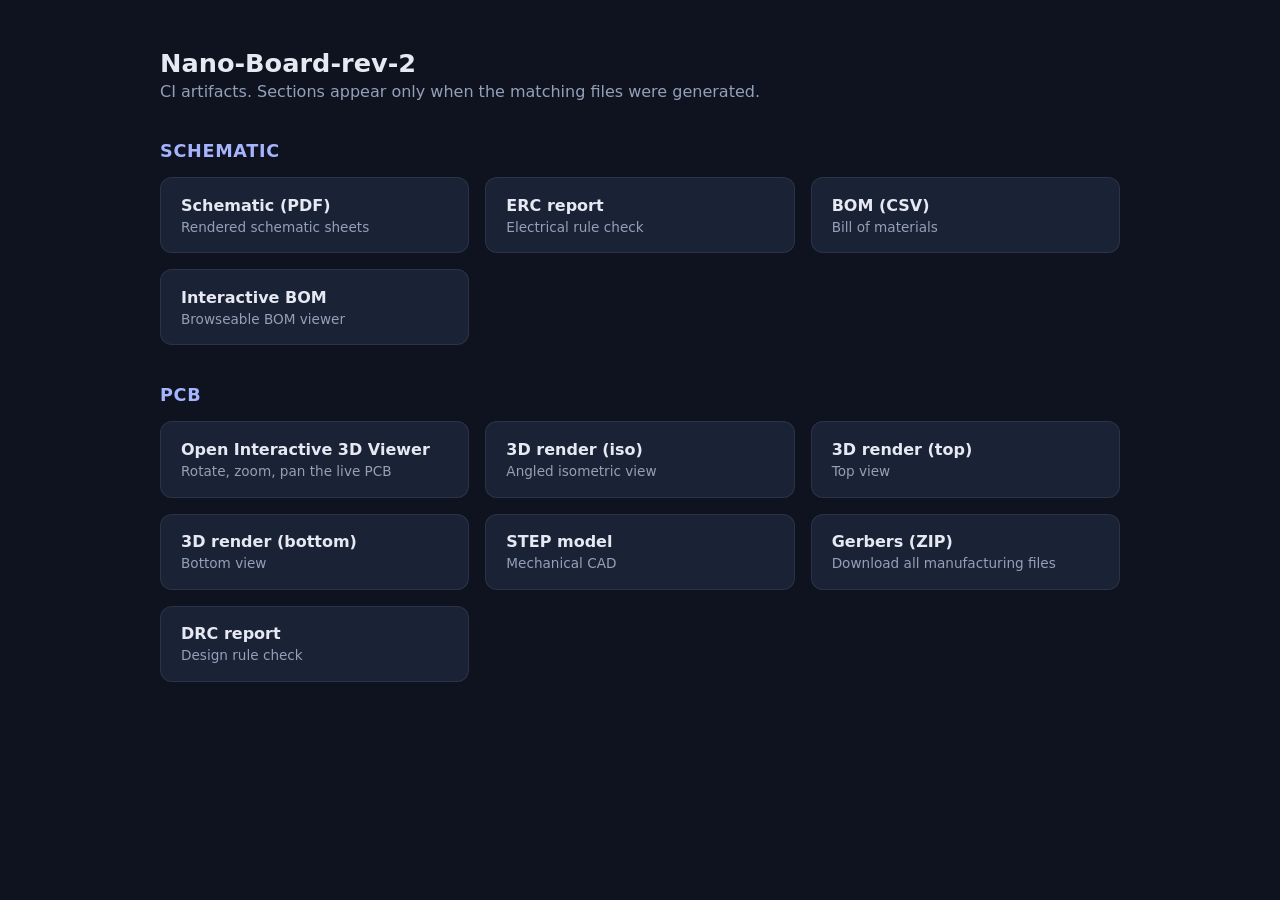
==== HTML/index.html @ 938b4a36 "ci: refresh 3D PCB renders and README repo name [skip ci]" ====
<!DOCTYPE html>
<html><head><meta charset="utf-8"/>
<title>Nano-Board-rev-2 — artifacts</title>
<style>
  :root{color-scheme:dark}
  body{font-family:system-ui,sans-serif;background:#0f1320;color:#e6e9f2;
        max-width:960px;margin:3rem auto;padding:0 1.25rem;}
  h1{font-size:1.6rem;margin:0 0 .25rem;}
  p.sub{color:#94a0b8;margin:0 0 2.5rem;}
  section{margin-bottom:2.5rem;}
  section h2{font-size:1.1rem;color:#a5b4fc;letter-spacing:.04em;
              text-transform:uppercase;margin:0 0 1rem;}
  .grid{display:grid;gap:1rem;
         grid-template-columns:repeat(auto-fill,minmax(240px,1fr));}
  .card{display:block;padding:1.1rem 1.25rem;background:#1a2236;
         border:1px solid rgba(255,255,255,.08);border-radius:12px;
         color:inherit;text-decoration:none;
         transition:border-color .2s,transform .2s,box-shadow .2s;}
  .card:hover{border-color:#818cf8;transform:translateY(-2px);
               box-shadow:0 12px 28px -16px rgba(99,102,241,.6);}
  .card .t{font-weight:600;color:#e6e9f2;margin-bottom:.25rem;}
  .card .s{font-size:.85rem;color:#94a0b8;}
  .empty{color:#94a0b8;}
</style></head><body>
<h1>Nano-Board-rev-2</h1>
<p class="sub">CI artifacts. Sections appear only when the matching files were generated.</p>
<section><h2>Schematic</h2><div class="grid"><a class="card" href="schematic/Nano-Board-rev-2-schematic.pdf"><div class="t">Schematic (PDF)</div><div class="s">Rendered schematic sheets</div></a><a class="card" href="reports/erc-erc.html"><div class="t">ERC report</div><div class="s">Electrical rule check</div></a><a class="card" href="bom/Nano-Board-rev-2-bom.csv"><div class="t">BOM (CSV)</div><div class="s">Bill of materials</div></a><a class="card" href="bom/Nano-Board-rev-2-ibom.html"><div class="t">Interactive BOM</div><div class="s">Browseable BOM viewer</div></a></div></section><section><h2>PCB</h2><div class="grid"><a class="card" href="https://swasthik-fa.github.io/Kicad_Template/3d-viewer.html"><div class="t">Open Interactive 3D Viewer</div><div class="s">Rotate, zoom, pan the live PCB</div></a><a class="card" href="3d/Nano-Board-rev-2-3d-angled-bottom.png"><div class="t">3D render (iso)</div><div class="s">Angled isometric view</div></a><a class="card" href="3d/Nano-Board-rev-2-3d-top.png"><div class="t">3D render (top)</div><div class="s">Top view</div></a><a class="card" href="3d/Nano-Board-rev-2-3d-bottom.png"><div class="t">3D render (bottom)</div><div class="s">Bottom view</div></a><a class="card" href="3d/Nano-Board-rev-2.step"><div class="t">STEP model</div><div class="s">Mechanical CAD</div></a><a class="card" href="Nano-Board-rev-2-gerbers.zip"><div class="t">Gerbers (ZIP)</div><div class="s">Download all manufacturing files</div></a><a class="card" href="reports/drc-drc.html"><div class="t">DRC report</div><div class="s">Design rule check</div></a></div></section>
</body></html>
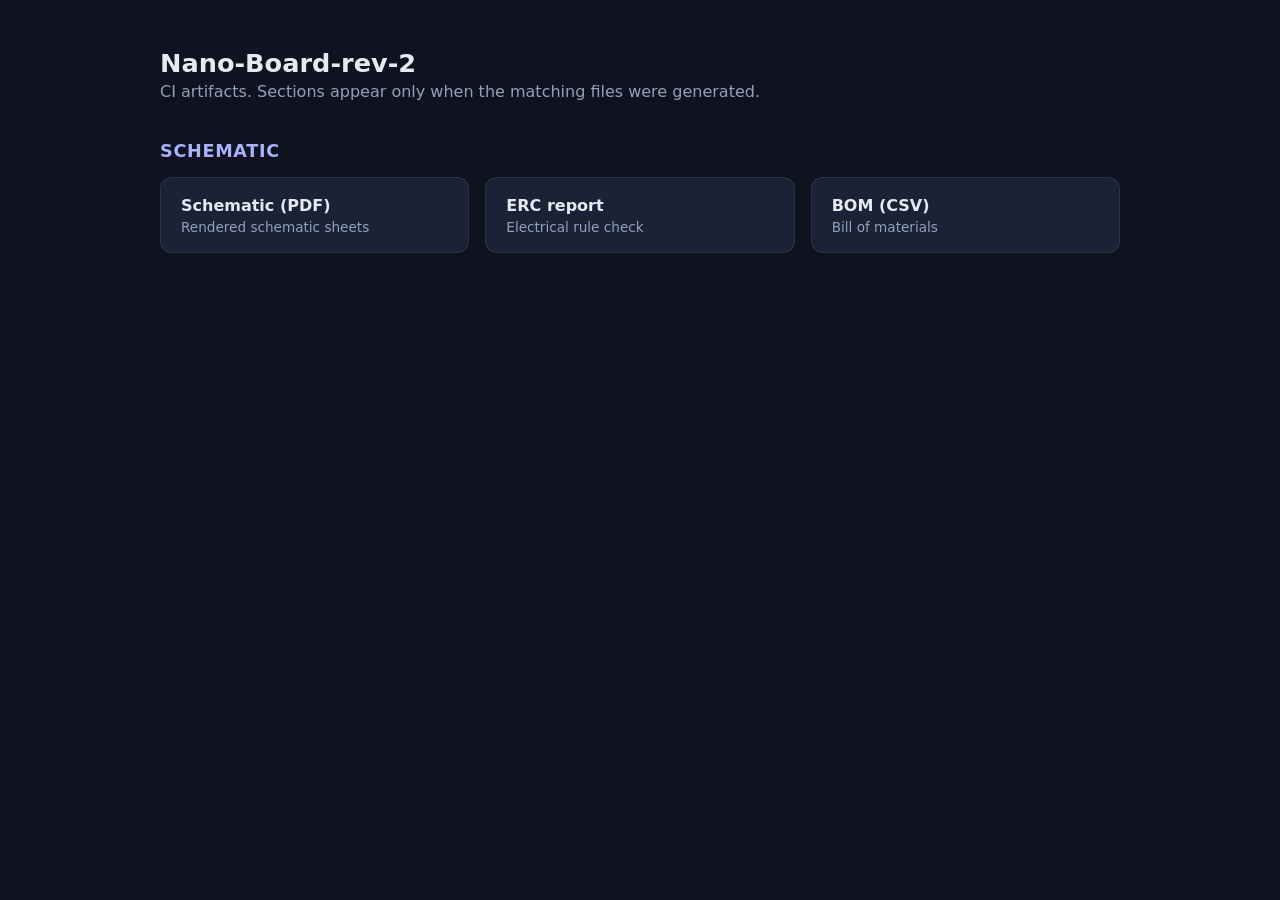
==== commit fc18b2ea: "ci: refresh 3D PCB renders and README repo name [skip ci]" ====
--- a/HTML/index.html
+++ b/HTML/index.html
@@ -24,5 +24,5 @@
 </style></head><body>
 <h1>Nano-Board-rev-2</h1>
 <p class="sub">CI artifacts. Sections appear only when the matching files were generated.</p>
-<section><h2>Schematic</h2><div class="grid"><a class="card" href="schematic/Nano-Board-rev-2-schematic.pdf"><div class="t">Schematic (PDF)</div><div class="s">Rendered schematic sheets</div></a><a class="card" href="reports/erc-erc.html"><div class="t">ERC report</div><div class="s">Electrical rule check</div></a><a class="card" href="bom/Nano-Board-rev-2-bom.csv"><div class="t">BOM (CSV)</div><div class="s">Bill of materials</div></a><a class="card" href="bom/Nano-Board-rev-2-ibom.html"><div class="t">Interactive BOM</div><div class="s">Browseable BOM viewer</div></a></div></section><section><h2>PCB</h2><div class="grid"><a class="card" href="https://swasthik-fa.github.io/Kicad_Template/3d-viewer.html"><div class="t">Open Interactive 3D Viewer</div><div class="s">Rotate, zoom, pan the live PCB</div></a><a class="card" href="3d/Nano-Board-rev-2-3d-angled-bottom.png"><div class="t">3D render (iso)</div><div class="s">Angled isometric view</div></a><a class="card" href="3d/Nano-Board-rev-2-3d-top.png"><div class="t">3D render (top)</div><div class="s">Top view</div></a><a class="card" href="3d/Nano-Board-rev-2-3d-bottom.png"><div class="t">3D render (bottom)</div><div class="s">Bottom view</div></a><a class="card" href="3d/Nano-Board-rev-2.step"><div class="t">STEP model</div><div class="s">Mechanical CAD</div></a><a class="card" href="Nano-Board-rev-2-gerbers.zip"><div class="t">Gerbers (ZIP)</div><div class="s">Download all manufacturing files</div></a><a class="card" href="reports/drc-drc.html"><div class="t">DRC report</div><div class="s">Design rule check</div></a></div></section>
+<section><h2>Schematic</h2><div class="grid"><a class="card" href="schematic/Nano-Board-rev-2-schematic.pdf"><div class="t">Schematic (PDF)</div><div class="s">Rendered schematic sheets</div></a><a class="card" href="reports/erc-erc.html"><div class="t">ERC report</div><div class="s">Electrical rule check</div></a><a class="card" href="bom/Nano-Board-rev-2-bom.csv"><div class="t">BOM (CSV)</div><div class="s">Bill of materials</div></a></div></section>
 </body></html>
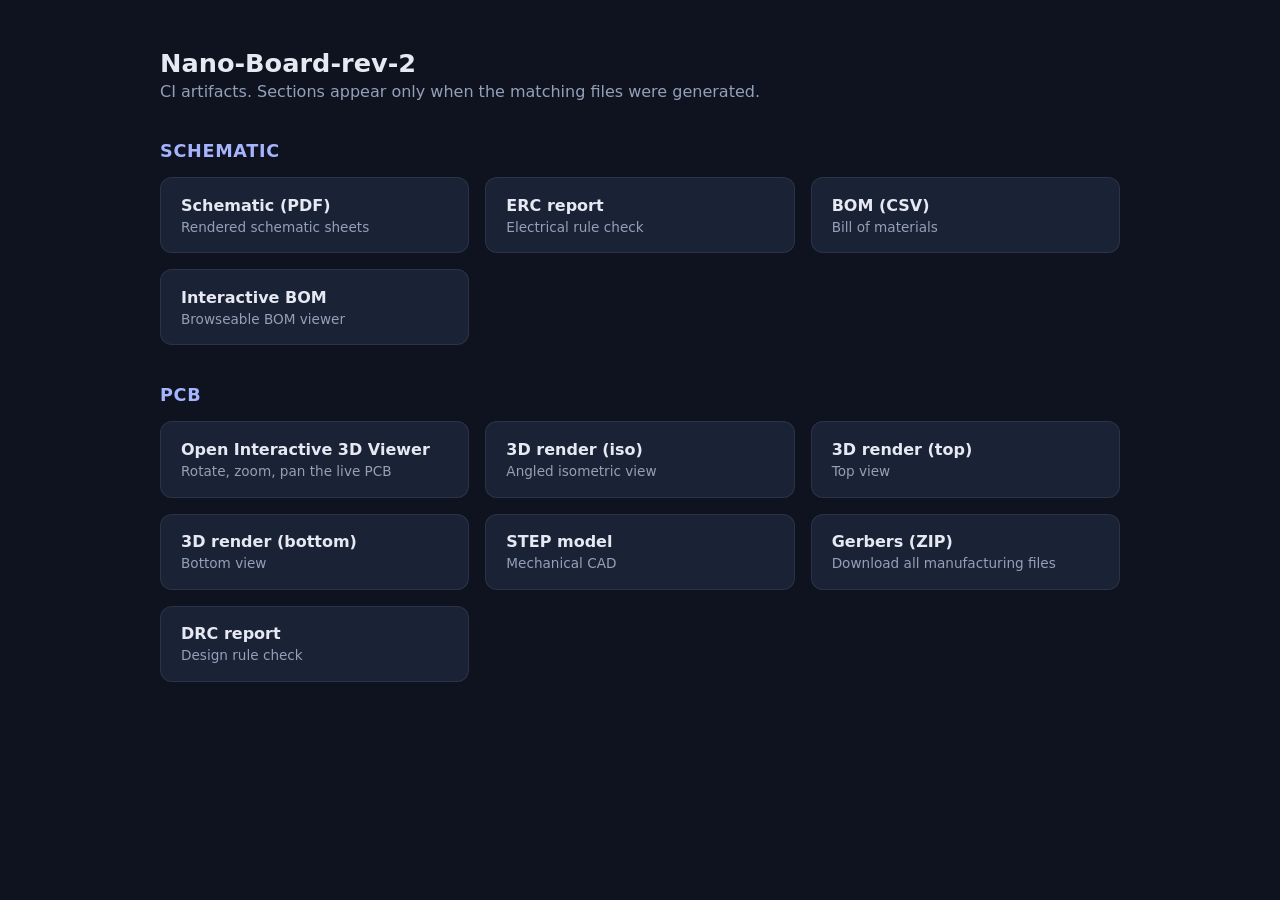
==== commit 0fca2d6f: "ci: refresh 3D PCB renders and README repo name [skip ci]" ====
--- a/HTML/index.html
+++ b/HTML/index.html
@@ -24,5 +24,5 @@
 </style></head><body>
 <h1>Nano-Board-rev-2</h1>
 <p class="sub">CI artifacts. Sections appear only when the matching files were generated.</p>
-<section><h2>Schematic</h2><div class="grid"><a class="card" href="schematic/Nano-Board-rev-2-schematic.pdf"><div class="t">Schematic (PDF)</div><div class="s">Rendered schematic sheets</div></a><a class="card" href="reports/erc-erc.html"><div class="t">ERC report</div><div class="s">Electrical rule check</div></a><a class="card" href="bom/Nano-Board-rev-2-bom.csv"><div class="t">BOM (CSV)</div><div class="s">Bill of materials</div></a></div></section>
+<section><h2>Schematic</h2><div class="grid"><a class="card" href="schematic/Nano-Board-rev-2-schematic.pdf"><div class="t">Schematic (PDF)</div><div class="s">Rendered schematic sheets</div></a><a class="card" href="reports/erc-erc.html"><div class="t">ERC report</div><div class="s">Electrical rule check</div></a><a class="card" href="bom/Nano-Board-rev-2-bom.csv"><div class="t">BOM (CSV)</div><div class="s">Bill of materials</div></a><a class="card" href="bom/Nano-Board-rev-2-ibom.html"><div class="t">Interactive BOM</div><div class="s">Browseable BOM viewer</div></a></div></section><section><h2>PCB</h2><div class="grid"><a class="card" href="https://swasthik-fa.github.io/Kicad_Template/3d-viewer.html"><div class="t">Open Interactive 3D Viewer</div><div class="s">Rotate, zoom, pan the live PCB</div></a><a class="card" href="3d/Nano-Board-rev-2-3d-angled-bottom.png"><div class="t">3D render (iso)</div><div class="s">Angled isometric view</div></a><a class="card" href="3d/Nano-Board-rev-2-3d-top.png"><div class="t">3D render (top)</div><div class="s">Top view</div></a><a class="card" href="3d/Nano-Board-rev-2-3d-bottom.png"><div class="t">3D render (bottom)</div><div class="s">Bottom view</div></a><a class="card" href="3d/Nano-Board-rev-2.step"><div class="t">STEP model</div><div class="s">Mechanical CAD</div></a><a class="card" href="Nano-Board-rev-2-gerbers.zip"><div class="t">Gerbers (ZIP)</div><div class="s">Download all manufacturing files</div></a><a class="card" href="reports/drc-drc.html"><div class="t">DRC report</div><div class="s">Design rule check</div></a></div></section>
 </body></html>
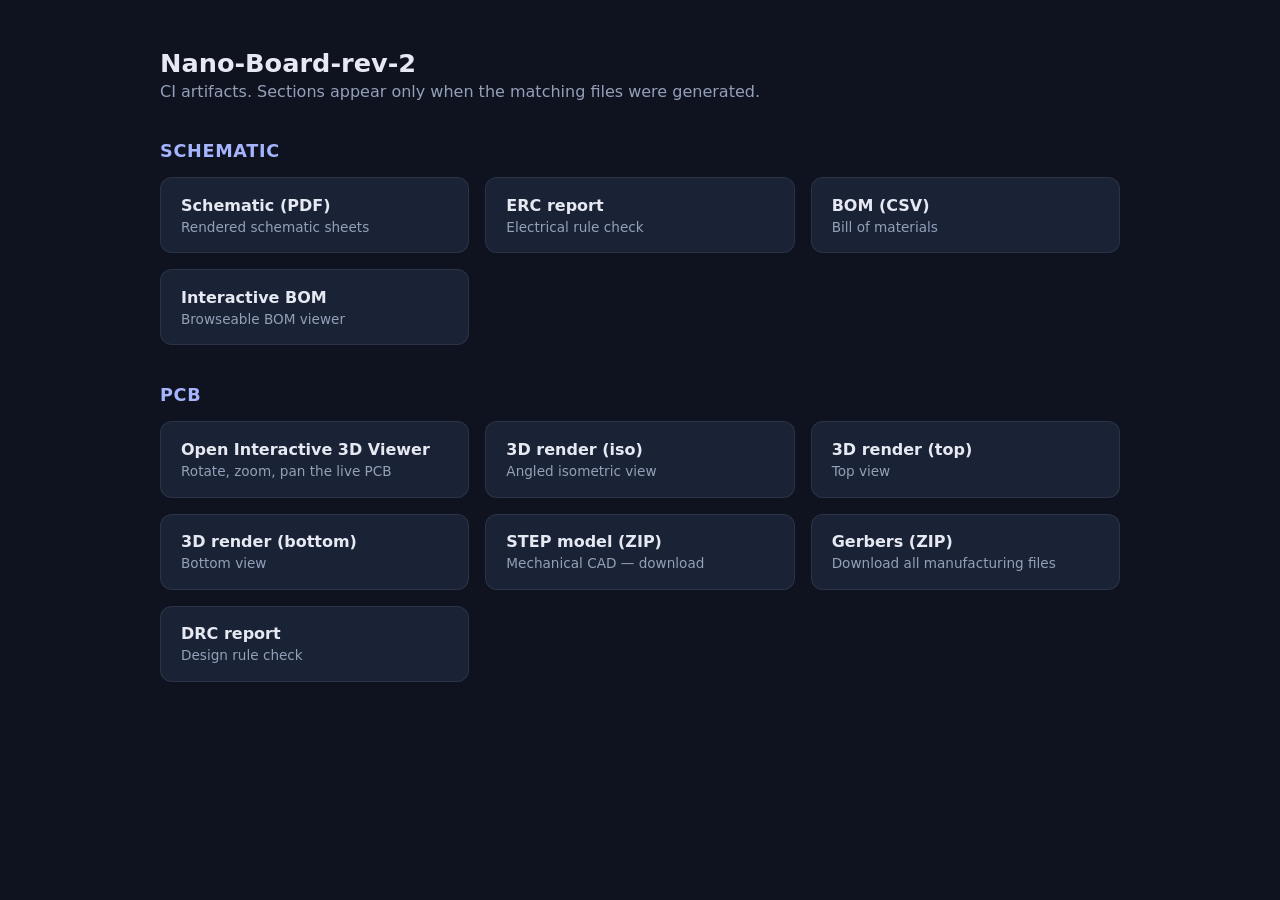
==== commit 61e89fd2: "ci: refresh 3D PCB renders and README repo name [skip ci]" ====
--- a/HTML/index.html
+++ b/HTML/index.html
@@ -24,5 +24,5 @@
 </style></head><body>
 <h1>Nano-Board-rev-2</h1>
 <p class="sub">CI artifacts. Sections appear only when the matching files were generated.</p>
-<section><h2>Schematic</h2><div class="grid"><a class="card" href="schematic/Nano-Board-rev-2-schematic.pdf"><div class="t">Schematic (PDF)</div><div class="s">Rendered schematic sheets</div></a><a class="card" href="reports/erc-erc.html"><div class="t">ERC report</div><div class="s">Electrical rule check</div></a><a class="card" href="bom/Nano-Board-rev-2-bom.csv"><div class="t">BOM (CSV)</div><div class="s">Bill of materials</div></a><a class="card" href="bom/Nano-Board-rev-2-ibom.html"><div class="t">Interactive BOM</div><div class="s">Browseable BOM viewer</div></a></div></section><section><h2>PCB</h2><div class="grid"><a class="card" href="https://swasthik-fa.github.io/Kicad_Template/3d-viewer.html"><div class="t">Open Interactive 3D Viewer</div><div class="s">Rotate, zoom, pan the live PCB</div></a><a class="card" href="3d/Nano-Board-rev-2-3d-angled-bottom.png"><div class="t">3D render (iso)</div><div class="s">Angled isometric view</div></a><a class="card" href="3d/Nano-Board-rev-2-3d-top.png"><div class="t">3D render (top)</div><div class="s">Top view</div></a><a class="card" href="3d/Nano-Board-rev-2-3d-bottom.png"><div class="t">3D render (bottom)</div><div class="s">Bottom view</div></a><a class="card" href="3d/Nano-Board-rev-2.step"><div class="t">STEP model</div><div class="s">Mechanical CAD</div></a><a class="card" href="Nano-Board-rev-2-gerbers.zip"><div class="t">Gerbers (ZIP)</div><div class="s">Download all manufacturing files</div></a><a class="card" href="reports/drc-drc.html"><div class="t">DRC report</div><div class="s">Design rule check</div></a></div></section>
+<section><h2>Schematic</h2><div class="grid"><a class="card" href="schematic/Nano-Board-rev-2-schematic.pdf" target="_blank" rel="noopener noreferrer"><div class="t">Schematic (PDF)</div><div class="s">Rendered schematic sheets</div></a><a class="card" href="reports/erc-erc.html" target="_blank" rel="noopener noreferrer"><div class="t">ERC report</div><div class="s">Electrical rule check</div></a><a class="card" href="bom/Nano-Board-rev-2-bom.csv" target="_blank" rel="noopener noreferrer"><div class="t">BOM (CSV)</div><div class="s">Bill of materials</div></a><a class="card" href="bom/Nano-Board-rev-2-ibom.html" target="_blank" rel="noopener noreferrer"><div class="t">Interactive BOM</div><div class="s">Browseable BOM viewer</div></a></div></section><section><h2>PCB</h2><div class="grid"><a class="card" href="https://swasthik-fa.github.io/Kicad_Template/3d-viewer.html" target="_blank" rel="noopener noreferrer"><div class="t">Open Interactive 3D Viewer</div><div class="s">Rotate, zoom, pan the live PCB</div></a><a class="card" href="3d/Nano-Board-rev-2-3d-angled-bottom.png" target="_blank" rel="noopener noreferrer"><div class="t">3D render (iso)</div><div class="s">Angled isometric view</div></a><a class="card" href="3d/Nano-Board-rev-2-3d-top.png" target="_blank" rel="noopener noreferrer"><div class="t">3D render (top)</div><div class="s">Top view</div></a><a class="card" href="3d/Nano-Board-rev-2-3d-bottom.png" target="_blank" rel="noopener noreferrer"><div class="t">3D render (bottom)</div><div class="s">Bottom view</div></a><a class="card" href="Nano-Board-rev-2-step.zip" target="_blank" rel="noopener noreferrer"><div class="t">STEP model (ZIP)</div><div class="s">Mechanical CAD — download</div></a><a class="card" href="Nano-Board-rev-2-gerbers.zip" target="_blank" rel="noopener noreferrer"><div class="t">Gerbers (ZIP)</div><div class="s">Download all manufacturing files</div></a><a class="card" href="reports/drc-drc.html" target="_blank" rel="noopener noreferrer"><div class="t">DRC report</div><div class="s">Design rule check</div></a></div></section>
 </body></html>
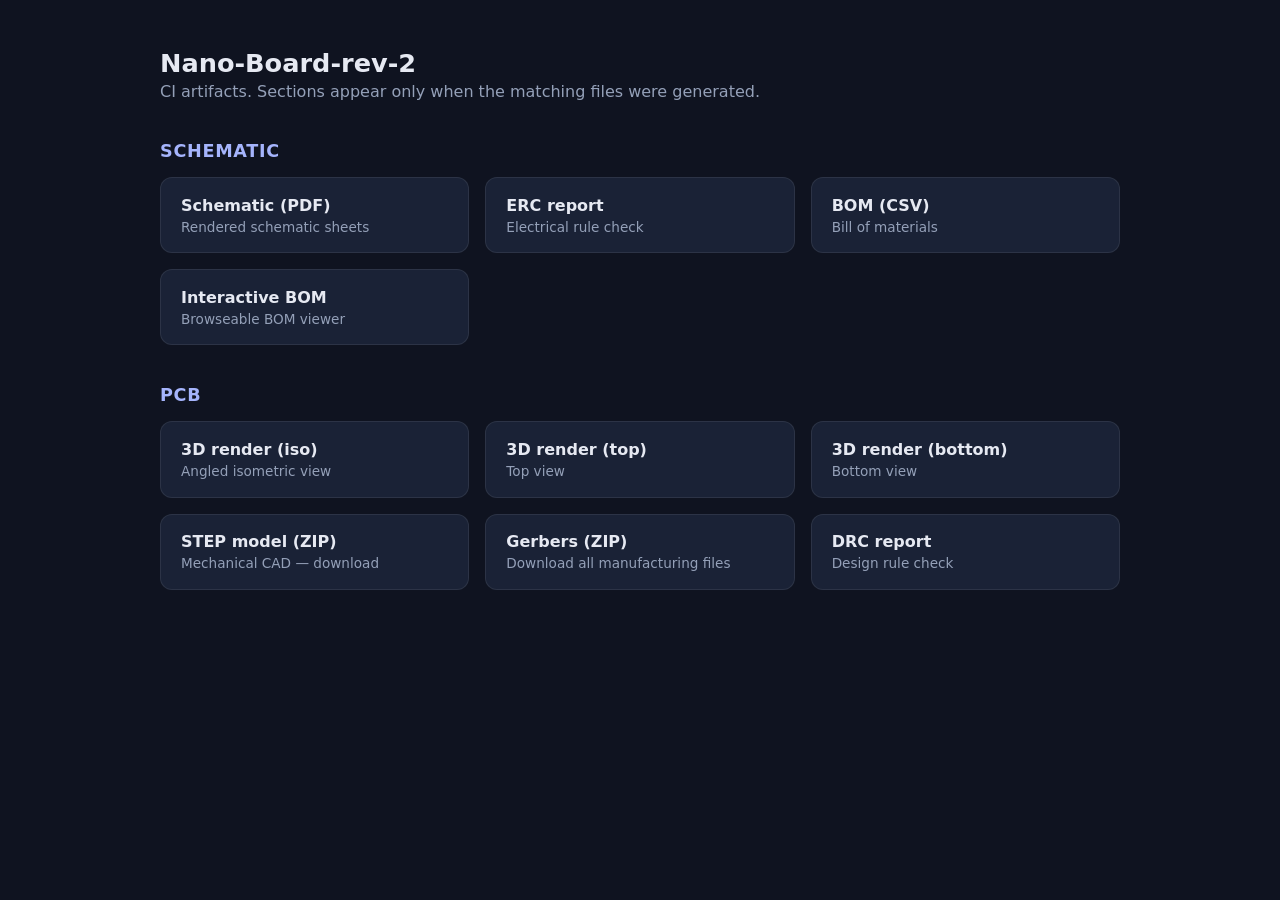
==== commit ce7492ac: "ci: refresh 3D PCB renders and README repo name [skip ci]" ====
--- a/HTML/index.html
+++ b/HTML/index.html
@@ -24,5 +24,5 @@
 </style></head><body>
 <h1>Nano-Board-rev-2</h1>
 <p class="sub">CI artifacts. Sections appear only when the matching files were generated.</p>
-<section><h2>Schematic</h2><div class="grid"><a class="card" href="schematic/Nano-Board-rev-2-schematic.pdf" target="_blank" rel="noopener noreferrer"><div class="t">Schematic (PDF)</div><div class="s">Rendered schematic sheets</div></a><a class="card" href="reports/erc-erc.html" target="_blank" rel="noopener noreferrer"><div class="t">ERC report</div><div class="s">Electrical rule check</div></a><a class="card" href="bom/Nano-Board-rev-2-bom.csv" target="_blank" rel="noopener noreferrer"><div class="t">BOM (CSV)</div><div class="s">Bill of materials</div></a><a class="card" href="bom/Nano-Board-rev-2-ibom.html" target="_blank" rel="noopener noreferrer"><div class="t">Interactive BOM</div><div class="s">Browseable BOM viewer</div></a></div></section><section><h2>PCB</h2><div class="grid"><a class="card" href="https://swasthik-fa.github.io/Kicad_Template/3d-viewer.html" target="_blank" rel="noopener noreferrer"><div class="t">Open Interactive 3D Viewer</div><div class="s">Rotate, zoom, pan the live PCB</div></a><a class="card" href="3d/Nano-Board-rev-2-3d-angled-bottom.png" target="_blank" rel="noopener noreferrer"><div class="t">3D render (iso)</div><div class="s">Angled isometric view</div></a><a class="card" href="3d/Nano-Board-rev-2-3d-top.png" target="_blank" rel="noopener noreferrer"><div class="t">3D render (top)</div><div class="s">Top view</div></a><a class="card" href="3d/Nano-Board-rev-2-3d-bottom.png" target="_blank" rel="noopener noreferrer"><div class="t">3D render (bottom)</div><div class="s">Bottom view</div></a><a class="card" href="Nano-Board-rev-2-step.zip" target="_blank" rel="noopener noreferrer"><div class="t">STEP model (ZIP)</div><div class="s">Mechanical CAD — download</div></a><a class="card" href="Nano-Board-rev-2-gerbers.zip" target="_blank" rel="noopener noreferrer"><div class="t">Gerbers (ZIP)</div><div class="s">Download all manufacturing files</div></a><a class="card" href="reports/drc-drc.html" target="_blank" rel="noopener noreferrer"><div class="t">DRC report</div><div class="s">Design rule check</div></a></div></section>
+<section><h2>Schematic</h2><div class="grid"><a class="card" href="schematic/Nano-Board-rev-2-schematic.pdf" target="_blank" rel="noopener noreferrer"><div class="t">Schematic (PDF)</div><div class="s">Rendered schematic sheets</div></a><a class="card" href="reports/erc-erc.html" target="_blank" rel="noopener noreferrer"><div class="t">ERC report</div><div class="s">Electrical rule check</div></a><a class="card" href="bom/Nano-Board-rev-2-bom.csv" target="_blank" rel="noopener noreferrer"><div class="t">BOM (CSV)</div><div class="s">Bill of materials</div></a><a class="card" href="bom/Nano-Board-rev-2-ibom.html" target="_blank" rel="noopener noreferrer"><div class="t">Interactive BOM</div><div class="s">Browseable BOM viewer</div></a></div></section><section><h2>PCB</h2><div class="grid"><a class="card" href="3d/Nano-Board-rev-2-3d-angled-bottom.png" target="_blank" rel="noopener noreferrer"><div class="t">3D render (iso)</div><div class="s">Angled isometric view</div></a><a class="card" href="3d/Nano-Board-rev-2-3d-top.png" target="_blank" rel="noopener noreferrer"><div class="t">3D render (top)</div><div class="s">Top view</div></a><a class="card" href="3d/Nano-Board-rev-2-3d-bottom.png" target="_blank" rel="noopener noreferrer"><div class="t">3D render (bottom)</div><div class="s">Bottom view</div></a><a class="card" href="Nano-Board-rev-2-step.zip" target="_blank" rel="noopener noreferrer"><div class="t">STEP model (ZIP)</div><div class="s">Mechanical CAD — download</div></a><a class="card" href="Nano-Board-rev-2-gerbers.zip" target="_blank" rel="noopener noreferrer"><div class="t">Gerbers (ZIP)</div><div class="s">Download all manufacturing files</div></a><a class="card" href="reports/drc-drc.html" target="_blank" rel="noopener noreferrer"><div class="t">DRC report</div><div class="s">Design rule check</div></a></div></section>
 </body></html>
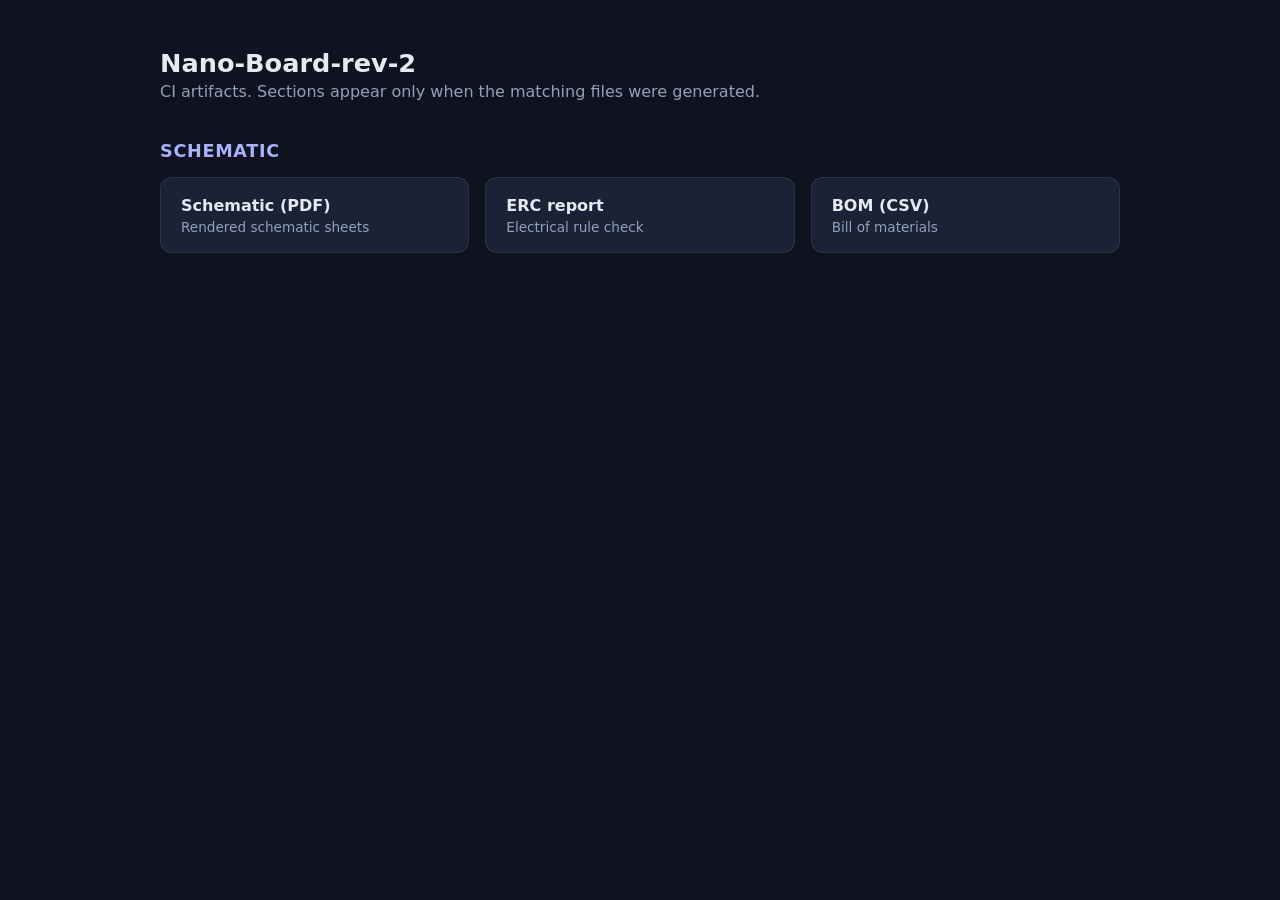
==== commit 4fe9ca8b: "ci: refresh 3D PCB renders and README repo name [skip ci]" ====
--- a/HTML/index.html
+++ b/HTML/index.html
@@ -24,5 +24,5 @@
 </style></head><body>
 <h1>Nano-Board-rev-2</h1>
 <p class="sub">CI artifacts. Sections appear only when the matching files were generated.</p>
-<section><h2>Schematic</h2><div class="grid"><a class="card" href="schematic/Nano-Board-rev-2-schematic.pdf" target="_blank" rel="noopener noreferrer"><div class="t">Schematic (PDF)</div><div class="s">Rendered schematic sheets</div></a><a class="card" href="reports/erc-erc.html" target="_blank" rel="noopener noreferrer"><div class="t">ERC report</div><div class="s">Electrical rule check</div></a><a class="card" href="bom/Nano-Board-rev-2-bom.csv" target="_blank" rel="noopener noreferrer"><div class="t">BOM (CSV)</div><div class="s">Bill of materials</div></a><a class="card" href="bom/Nano-Board-rev-2-ibom.html" target="_blank" rel="noopener noreferrer"><div class="t">Interactive BOM</div><div class="s">Browseable BOM viewer</div></a></div></section><section><h2>PCB</h2><div class="grid"><a class="card" href="3d/Nano-Board-rev-2-3d-angled-bottom.png" target="_blank" rel="noopener noreferrer"><div class="t">3D render (iso)</div><div class="s">Angled isometric view</div></a><a class="card" href="3d/Nano-Board-rev-2-3d-top.png" target="_blank" rel="noopener noreferrer"><div class="t">3D render (top)</div><div class="s">Top view</div></a><a class="card" href="3d/Nano-Board-rev-2-3d-bottom.png" target="_blank" rel="noopener noreferrer"><div class="t">3D render (bottom)</div><div class="s">Bottom view</div></a><a class="card" href="Nano-Board-rev-2-step.zip" target="_blank" rel="noopener noreferrer"><div class="t">STEP model (ZIP)</div><div class="s">Mechanical CAD — download</div></a><a class="card" href="Nano-Board-rev-2-gerbers.zip" target="_blank" rel="noopener noreferrer"><div class="t">Gerbers (ZIP)</div><div class="s">Download all manufacturing files</div></a><a class="card" href="reports/drc-drc.html" target="_blank" rel="noopener noreferrer"><div class="t">DRC report</div><div class="s">Design rule check</div></a></div></section>
+<section><h2>Schematic</h2><div class="grid"><a class="card" href="schematic/Nano-Board-rev-2-schematic.pdf" target="_blank" rel="noopener noreferrer"><div class="t">Schematic (PDF)</div><div class="s">Rendered schematic sheets</div></a><a class="card" href="reports/erc-erc.html" target="_blank" rel="noopener noreferrer"><div class="t">ERC report</div><div class="s">Electrical rule check</div></a><a class="card" href="bom/Nano-Board-rev-2-bom.csv" target="_blank" rel="noopener noreferrer"><div class="t">BOM (CSV)</div><div class="s">Bill of materials</div></a></div></section>
 </body></html>
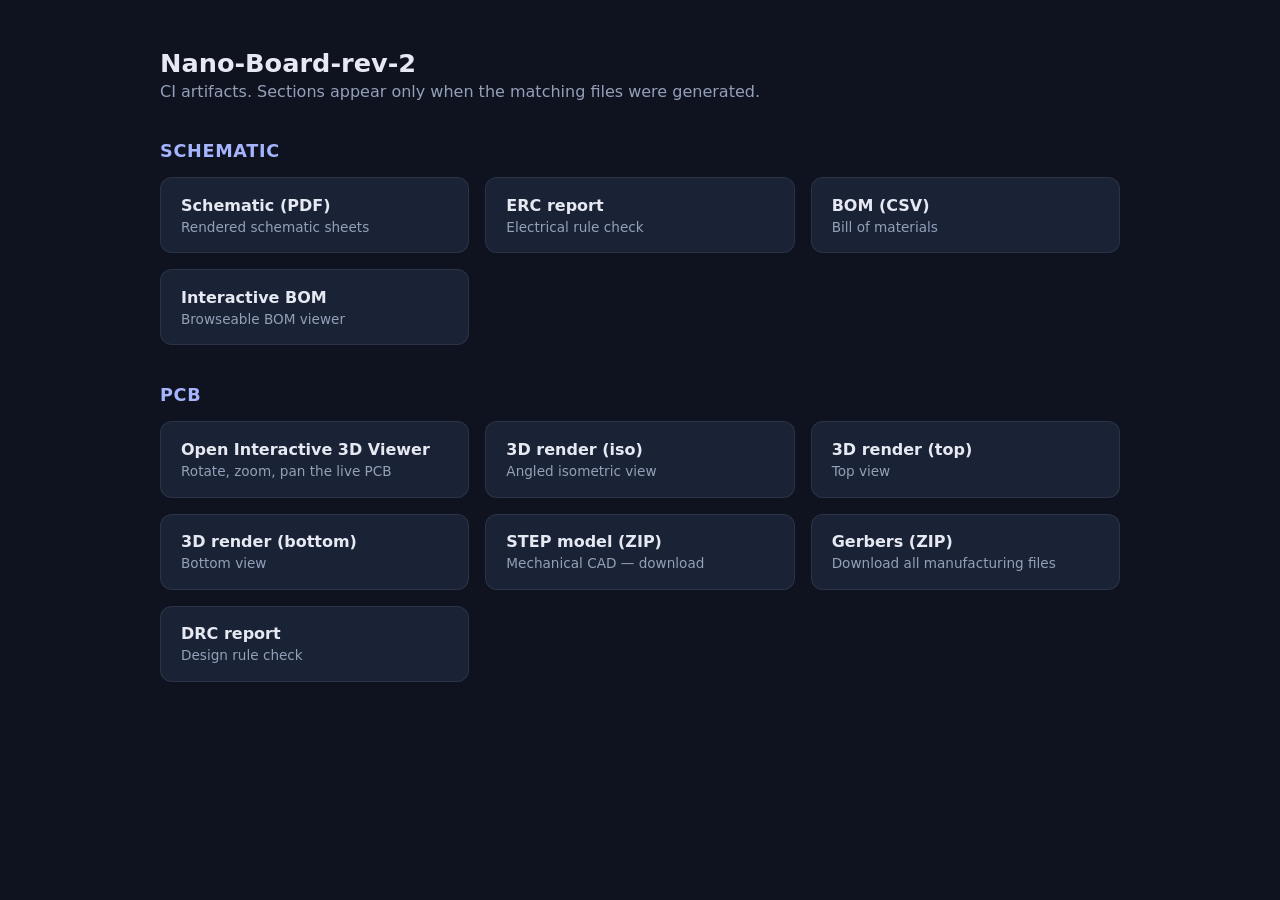
==== commit 1ad1a233: "ci: refresh 3D PCB renders and README repo name [skip ci]" ====
--- a/HTML/index.html
+++ b/HTML/index.html
@@ -24,5 +24,5 @@
 </style></head><body>
 <h1>Nano-Board-rev-2</h1>
 <p class="sub">CI artifacts. Sections appear only when the matching files were generated.</p>
-<section><h2>Schematic</h2><div class="grid"><a class="card" href="schematic/Nano-Board-rev-2-schematic.pdf" target="_blank" rel="noopener noreferrer"><div class="t">Schematic (PDF)</div><div class="s">Rendered schematic sheets</div></a><a class="card" href="reports/erc-erc.html" target="_blank" rel="noopener noreferrer"><div class="t">ERC report</div><div class="s">Electrical rule check</div></a><a class="card" href="bom/Nano-Board-rev-2-bom.csv" target="_blank" rel="noopener noreferrer"><div class="t">BOM (CSV)</div><div class="s">Bill of materials</div></a></div></section>
+<section><h2>Schematic</h2><div class="grid"><a class="card" href="schematic/Nano-Board-rev-2-schematic.pdf" target="_blank" rel="noopener noreferrer"><div class="t">Schematic (PDF)</div><div class="s">Rendered schematic sheets</div></a><a class="card" href="reports/erc-erc.html" target="_blank" rel="noopener noreferrer"><div class="t">ERC report</div><div class="s">Electrical rule check</div></a><a class="card" href="bom/Nano-Board-rev-2-bom.csv" target="_blank" rel="noopener noreferrer"><div class="t">BOM (CSV)</div><div class="s">Bill of materials</div></a><a class="card" href="bom/Nano-Board-rev-2-ibom.html" target="_blank" rel="noopener noreferrer"><div class="t">Interactive BOM</div><div class="s">Browseable BOM viewer</div></a></div></section><section><h2>PCB</h2><div class="grid"><a class="card" href="https://swasthik-fa.github.io/Kicad_Template/3d-viewer.html" target="_blank" rel="noopener noreferrer"><div class="t">Open Interactive 3D Viewer</div><div class="s">Rotate, zoom, pan the live PCB</div></a><a class="card" href="3d/Nano-Board-rev-2-3d-angled-bottom.png" target="_blank" rel="noopener noreferrer"><div class="t">3D render (iso)</div><div class="s">Angled isometric view</div></a><a class="card" href="3d/Nano-Board-rev-2-3d-top.png" target="_blank" rel="noopener noreferrer"><div class="t">3D render (top)</div><div class="s">Top view</div></a><a class="card" href="3d/Nano-Board-rev-2-3d-bottom.png" target="_blank" rel="noopener noreferrer"><div class="t">3D render (bottom)</div><div class="s">Bottom view</div></a><a class="card" href="Nano-Board-rev-2-step.zip" target="_blank" rel="noopener noreferrer"><div class="t">STEP model (ZIP)</div><div class="s">Mechanical CAD — download</div></a><a class="card" href="Nano-Board-rev-2-gerbers.zip" target="_blank" rel="noopener noreferrer"><div class="t">Gerbers (ZIP)</div><div class="s">Download all manufacturing files</div></a><a class="card" href="reports/drc-drc.html" target="_blank" rel="noopener noreferrer"><div class="t">DRC report</div><div class="s">Design rule check</div></a></div></section>
 </body></html>
